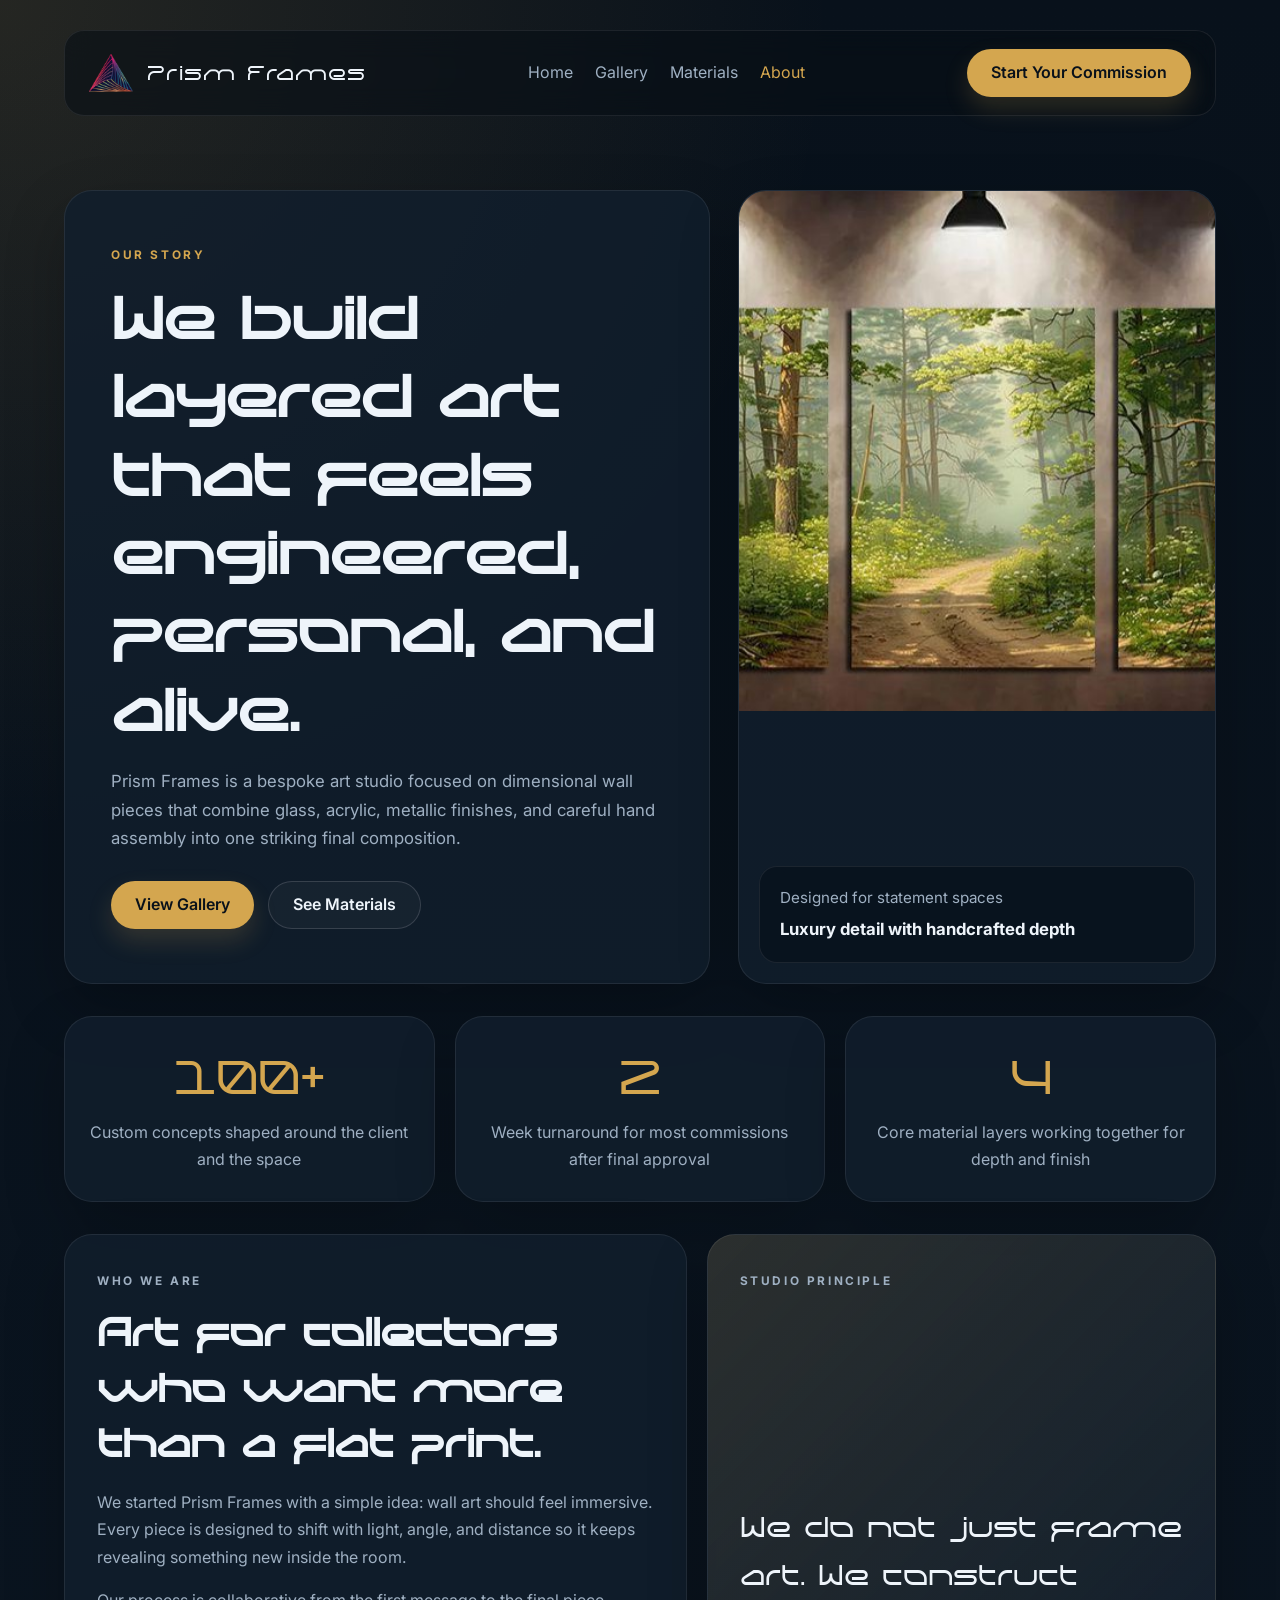
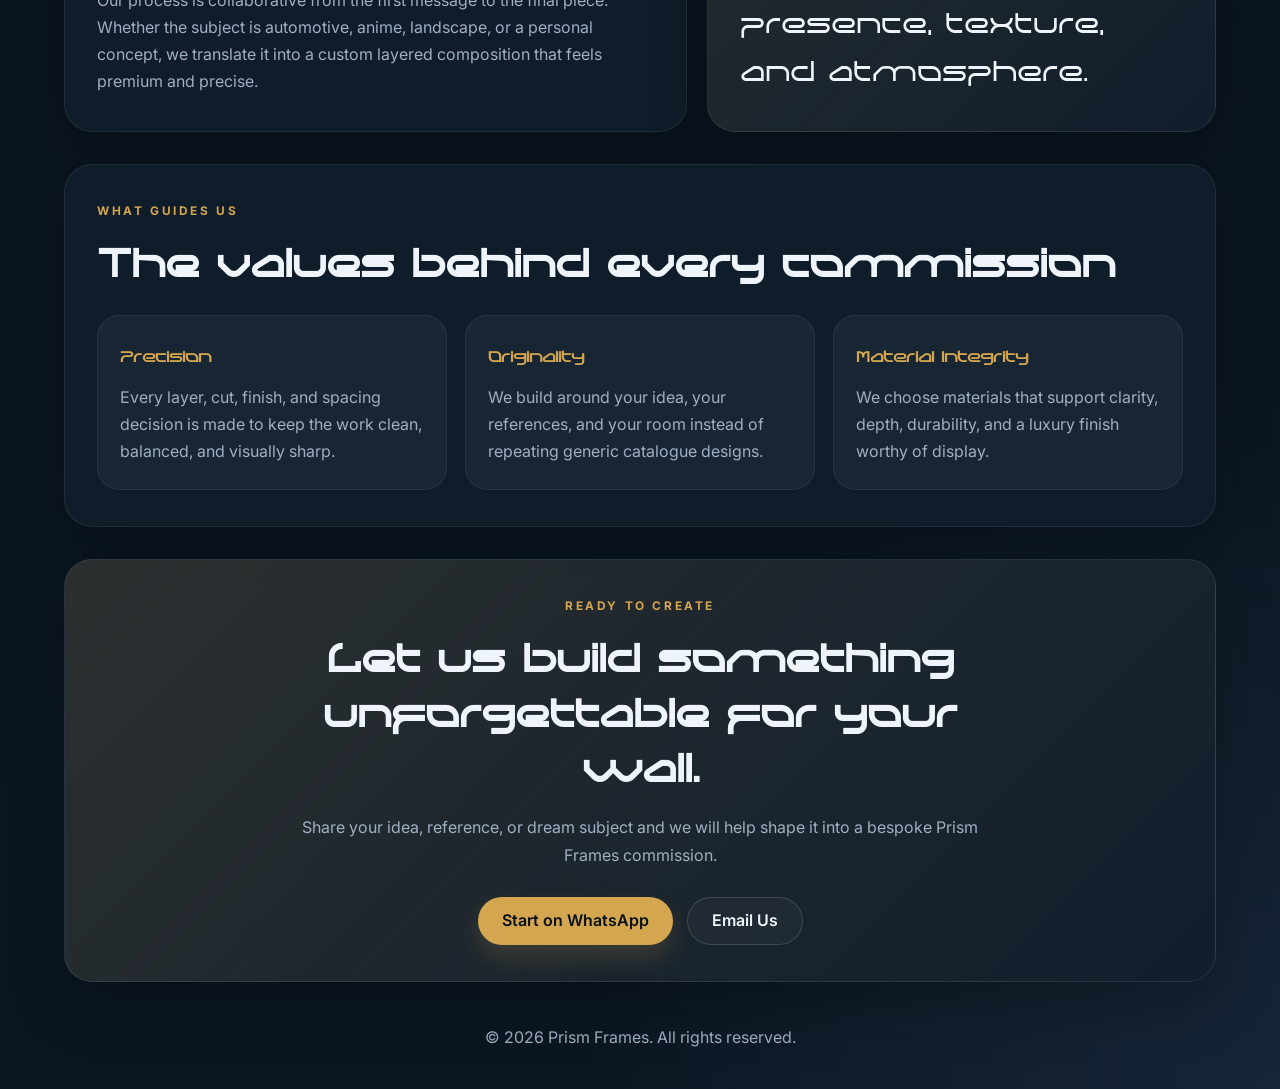
==== aboutus.html @ 35bf1fbe "Add files via upload" ====
<!DOCTYPE html>
<html lang="en">
<head>
  <meta charset="UTF-8">
  <meta name="viewport" content="width=device-width, initial-scale=1.0">
  <title>About Us | Prism Frames</title>
  <link rel="icon" type="image/png" sizes="32x32" href="images/logo.png">
  <link rel="icon" type="image/png" sizes="16x16" href="images/logo.png">
  <link rel="apple-touch-icon" href="images/logo.png">
  <link rel="stylesheet" href="aboutus.css">
</head>
<body>
  <header class="topbar">
    <a href="index.html" class="brand-wrap" aria-label="Prism Frames home">
      <img src="images/logo.png" alt="Prism Frames logo" class="brand-mark">
      <span class="brand-name">Prism Frames</span>
    </a>

    <nav class="site-nav" aria-label="Primary">
      <a href="index.html">Home</a>
      <a href="gallery.html">Gallery</a>
      <a href="materials.html">Materials</a>
      <a href="aboutus.html" aria-current="page">About</a>
    </nav>

    <a href="https://wa.me/9709239892" class="nav-cta">Start Your Commission</a>
  </header>

  <main>
    <section class="hero reveal">
      <div class="hero-copy">
        <p class="eyebrow">Our Story</p>
        <h1>We build layered art that feels engineered, personal, and alive.</h1>
        <p class="lead">
          Prism Frames is a bespoke art studio focused on dimensional wall pieces that
          combine glass, acrylic, metallic finishes, and careful hand assembly into
          one striking final composition.
        </p>
        <div class="hero-actions">
          <a href="gallery.html" class="primary-btn">View Gallery</a>
          <a href="materials.html" class="secondary-btn">See Materials</a>
        </div>
      </div>

      <div class="hero-card">
        <img src="images/hero.jpg" alt="Signature Prism Frames layered artwork">
        <div class="hero-card-panel">
          <p>Designed for statement spaces</p>
          <strong>Luxury detail with handcrafted depth</strong>
        </div>
      </div>
    </section>

    <section class="stats reveal" aria-label="Studio highlights">
      <article class="stat-card">
        <span class="stat-number" data-target="100">0</span>
        <p>Custom concepts shaped around the client and the space</p>
      </article>
      <article class="stat-card">
        <span class="stat-number" data-target="2">0</span>
        <p>Week turnaround for most commissions after final approval</p>
      </article>
      <article class="stat-card">
        <span class="stat-number" data-target="4">0</span>
        <p>Core material layers working together for depth and finish</p>
      </article>
    </section>

    <section class="story-grid reveal">
      <article class="story-panel">
        <p class="section-label">Who We Are</p>
        <h2>Art for collectors who want more than a flat print.</h2>
        <p>
          We started Prism Frames with a simple idea: wall art should feel immersive.
          Every piece is designed to shift with light, angle, and distance so it keeps
          revealing something new inside the room.
        </p>
        <p>
          Our process is collaborative from the first message to the final piece.
          Whether the subject is automotive, anime, landscape, or a personal concept,
          we translate it into a custom layered composition that feels premium and precise.
        </p>
      </article>

      <aside class="quote-panel">
        <p class="section-label">Studio Principle</p>
        <blockquote>
          We do not just frame art. We construct presence, texture, and atmosphere.
        </blockquote>
      </aside>
    </section>

    <section class="values reveal">
      <div class="section-heading">
        <p class="section-label">What Guides Us</p>
        <h2>The values behind every commission</h2>
      </div>

      <div class="value-grid">
        <article class="value-card">
          <h3>Precision</h3>
          <p>
            Every layer, cut, finish, and spacing decision is made to keep the work
            clean, balanced, and visually sharp.
          </p>
        </article>

        <article class="value-card">
          <h3>Originality</h3>
          <p>
            We build around your idea, your references, and your room instead of
            repeating generic catalogue designs.
          </p>
        </article>

        <article class="value-card">
          <h3>Material Integrity</h3>
          <p>
            We choose materials that support clarity, depth, durability, and a luxury
            finish worthy of display.
          </p>
        </article>
      </div>
    </section>

    <section class="cta reveal">
      <p class="section-label">Ready To Create</p>
      <h2>Let us build something unforgettable for your wall.</h2>
      <p>
        Share your idea, reference, or dream subject and we will help shape it into a
        bespoke Prism Frames commission.
      </p>
      <div class="cta-actions">
        <a href="https://wa.me/9709239892?text=Hello%20I%20want%20to%20start%20a%20custom%20commission" class="primary-btn">Start on WhatsApp</a>
        <a href="mailto:prismframes0@gmail.com" class="secondary-btn">Email Us</a>
      </div>
    </section>
  </main>

  <footer class="site-footer">
    <p>&copy; 2026 Prism Frames. All rights reserved.</p>
  </footer>

  <script src="aboutus.js"></script>
</body>
</html>
---- aboutus.css ----
@import url("https://fonts.googleapis.com/css2?family=Inter:wght@300;400;500;600;700;800&display=swap");

@font-face {
  font-family: "neofolia";
  src: url("font/neofolia.ttf") format("truetype");
  font-weight: normal;
  font-style: normal;
}

:root {
  --bg: #08111b;
  --panel: rgba(17, 30, 45, 0.84);
  --panel-soft: rgba(255, 255, 255, 0.04);
  --text: #eef4fa;
  --muted: #9fb0c2;
  --accent: #d4a64f;
  --border: rgba(255, 255, 255, 0.08);
  --shadow: 0 24px 60px rgba(0, 0, 0, 0.24);
}

* {
  box-sizing: border-box;
  margin: 0;
  padding: 0;
}

html {
  scroll-behavior: smooth;
}

body {
  min-height: 100vh;
  padding: 30px 5%;
  font-family: "Inter", sans-serif;
  line-height: 1.7;
  color: var(--text);
  overflow-x: hidden;
  background:
    radial-gradient(circle at top left, rgba(212, 166, 79, 0.14), transparent 28%),
    radial-gradient(circle at bottom right, rgba(62, 95, 129, 0.22), transparent 24%),
    linear-gradient(180deg, #08111b 0%, #0b1622 100%);
}

a {
  color: inherit;
  text-decoration: none;
}

img {
  max-width: 100%;
  display: block;
}

.topbar,
main,
.site-footer {
  width: min(1180px, 100%);
  margin: 0 auto;
}

.topbar {
  display: flex;
  align-items: center;
  justify-content: space-between;
  gap: 24px;
  padding: 18px 24px;
  border: 1px solid var(--border);
  border-radius: 20px;
  background: rgba(7, 14, 22, 0.58);
  backdrop-filter: blur(14px);
}

.brand-wrap {
  display: inline-flex;
  align-items: center;
  gap: 14px;
}

.brand-mark {
  width: 44px;
  height: 44px;
  object-fit: contain;
}

.brand-name,
h1,
h2,
h3 {
  font-family: "neofolia", sans-serif;
}

.brand-name {
  font-size: 1.7rem;
  letter-spacing: 0.04em;
}

.site-nav {
  display: flex;
  flex-wrap: wrap;
  gap: 22px;
}

.site-nav a {
  color: var(--muted);
  transition: color 0.25s ease;
}

.site-nav a:hover,
.site-nav a[aria-current="page"] {
  color: var(--accent);
}

.nav-cta,
.primary-btn,
.secondary-btn {
  display: inline-flex;
  align-items: center;
  justify-content: center;
  min-height: 48px;
  padding: 0 24px;
  border-radius: 999px;
  font-weight: 600;
  transition: transform 0.25s ease, box-shadow 0.25s ease, background 0.25s ease, color 0.25s ease;
}

.nav-cta,
.primary-btn {
  color: #09111a;
  background: var(--accent);
  box-shadow: 0 12px 24px rgba(212, 166, 79, 0.18);
}

.secondary-btn {
  border: 1px solid rgba(255, 255, 255, 0.14);
  background: rgba(255, 255, 255, 0.03);
  color: var(--text);
}

.nav-cta:hover,
.primary-btn:hover,
.secondary-btn:hover {
  transform: translateY(-2px);
}

main {
  padding: 42px 0 24px;
}

.hero,
.stats,
.story-grid,
.values,
.process,
.cta {
  margin-top: 32px;
}

.hero {
  display: grid;
  grid-template-columns: 1.15fr 0.85fr;
  gap: 28px;
  align-items: center;
}

.hero-copy,
.hero-card,
.story-panel,
.quote-panel,
.values,
.process,
.cta,
.stat-card {
  border: 1px solid var(--border);
  background: var(--panel);
  border-radius: 28px;
  box-shadow: var(--shadow);
}

.hero-copy {
  padding: 54px 46px;
}

.eyebrow,
.section-label {
  margin-bottom: 14px;
  color: var(--accent);
  text-transform: uppercase;
  letter-spacing: 0.22em;
  font-size: 0.74rem;
  font-weight: 700;
}

h1 {
  font-size: clamp(2.8rem, 6vw, 5.4rem);
  line-height: 1.02;
  margin-bottom: 18px;
}

.lead {
  max-width: 620px;
  color: var(--muted);
  font-size: 1.05rem;
}

.hero-actions,
.cta-actions {
  display: flex;
  flex-wrap: wrap;
  gap: 14px;
  margin-top: 28px;
}

.hero-card {
  overflow: hidden;
  position: relative;
  min-height: 100%;
}

.hero-card img {
  height: 100%;
  min-height: 520px;
  object-fit: cover;
}

.hero-card-panel {
  position: absolute;
  left: 20px;
  right: 20px;
  bottom: 20px;
  padding: 18px 20px;
  border-radius: 18px;
  background: rgba(8, 17, 27, 0.74);
  border: 1px solid rgba(255, 255, 255, 0.08);
  backdrop-filter: blur(10px);
}

.hero-card-panel p {
  color: var(--muted);
  font-size: 0.95rem;
}

.hero-card-panel strong {
  display: block;
  margin-top: 4px;
  font-size: 1.05rem;
}

.stats {
  display: grid;
  grid-template-columns: repeat(3, 1fr);
  gap: 20px;
}

.stat-card {
  padding: 28px 24px;
  text-align: center;
}

.stat-number {
  display: block;
  margin-bottom: 10px;
  color: var(--accent);
  font-family: "neofolia", sans-serif;
  font-size: clamp(2.6rem, 5vw, 4.2rem);
  line-height: 1;
}

.stat-card p {
  color: var(--muted);
}

.story-grid {
  display: grid;
  grid-template-columns: 1.1fr 0.9fr;
  gap: 20px;
}

.story-panel,
.quote-panel,
.values,
.process,
.cta {
  padding: 36px 32px;
}

h2 {
  font-size: clamp(2rem, 4vw, 3.4rem);
  line-height: 1.08;
  margin-bottom: 18px;
}

.story-panel p,
.quote-panel p,
.process-step p,
.value-card p,
.cta p:last-of-type {
  color: var(--muted);
}

.story-panel p + p {
  margin-top: 16px;
}

.quote-panel {
  display: flex;
  flex-direction: column;
  justify-content: space-between;
  background:
    linear-gradient(135deg, rgba(212, 166, 79, 0.14), rgba(17, 30, 45, 0.9)),
    var(--panel);
}

blockquote {
  font-family: "neofolia", sans-serif;
  font-size: clamp(1.6rem, 3vw, 2.4rem);
  line-height: 1.25;
}

.section-heading {
  margin-bottom: 24px;
}

.value-grid,
.process-list {
  display: grid;
  gap: 18px;
}

.value-grid {
  grid-template-columns: repeat(3, 1fr);
}

.process-list {
  grid-template-columns: repeat(4, 1fr);
}

.value-card,
.process-step {
  padding: 24px 22px;
  border-radius: 22px;
  border: 1px solid rgba(255, 255, 255, 0.07);
  background: var(--panel-soft);
}

.value-card h3,
.process-step h3 {
  margin-bottom: 10px;
  color: var(--accent);
  font-size: 1.25rem;
}

.process-step span {
  display: inline-flex;
  align-items: center;
  justify-content: center;
  width: 44px;
  height: 44px;
  margin-bottom: 16px;
  border-radius: 50%;
  background: rgba(212, 166, 79, 0.12);
  color: var(--accent);
  font-weight: 700;
}

.cta {
  text-align: center;
  background:
    linear-gradient(135deg, rgba(212, 166, 79, 0.14), rgba(17, 30, 45, 0.94)),
    var(--panel);
}

.cta h2 {
  max-width: 760px;
  margin-left: auto;
  margin-right: auto;
}

.cta p:last-of-type {
  max-width: 700px;
  margin: 0 auto;
}

.cta-actions {
  justify-content: center;
}

.site-footer {
  padding: 18px 0 8px;
  color: var(--muted);
  text-align: center;
}

.reveal {
  opacity: 0;
  transform: translateY(26px);
  transition: opacity 0.6s ease, transform 0.6s ease;
}

.reveal.is-visible {
  opacity: 1;
  transform: translateY(0);
}

@media (max-width: 1024px) {
  .hero,
  .story-grid {
    grid-template-columns: 1fr;
  }

  .value-grid {
    grid-template-columns: 1fr;
  }

  .process-list {
    grid-template-columns: repeat(2, 1fr);
  }
}

@media (max-width: 768px) {
  body {
    padding: 18px 4%;
  }

  .topbar {
    flex-direction: column;
    align-items: flex-start;
    padding: 16px;
  }

  .site-nav {
    width: 100%;
    gap: 12px;
    justify-content: flex-start;
  }

  .nav-cta {
    width: 100%;
  }

  .hero-copy,
  .story-panel,
  .quote-panel,
  .values,
  .process,
  .cta,
  .stat-card {
    padding: 26px 20px;
  }

  .hero-card img {
    min-height: 320px;
  }

  .stats,
  .process-list {
    grid-template-columns: 1fr;
  }

  .hero-actions,
  .cta-actions {
    flex-direction: column;
  }

  .primary-btn,
  .secondary-btn {
    width: 100%;
  }
}
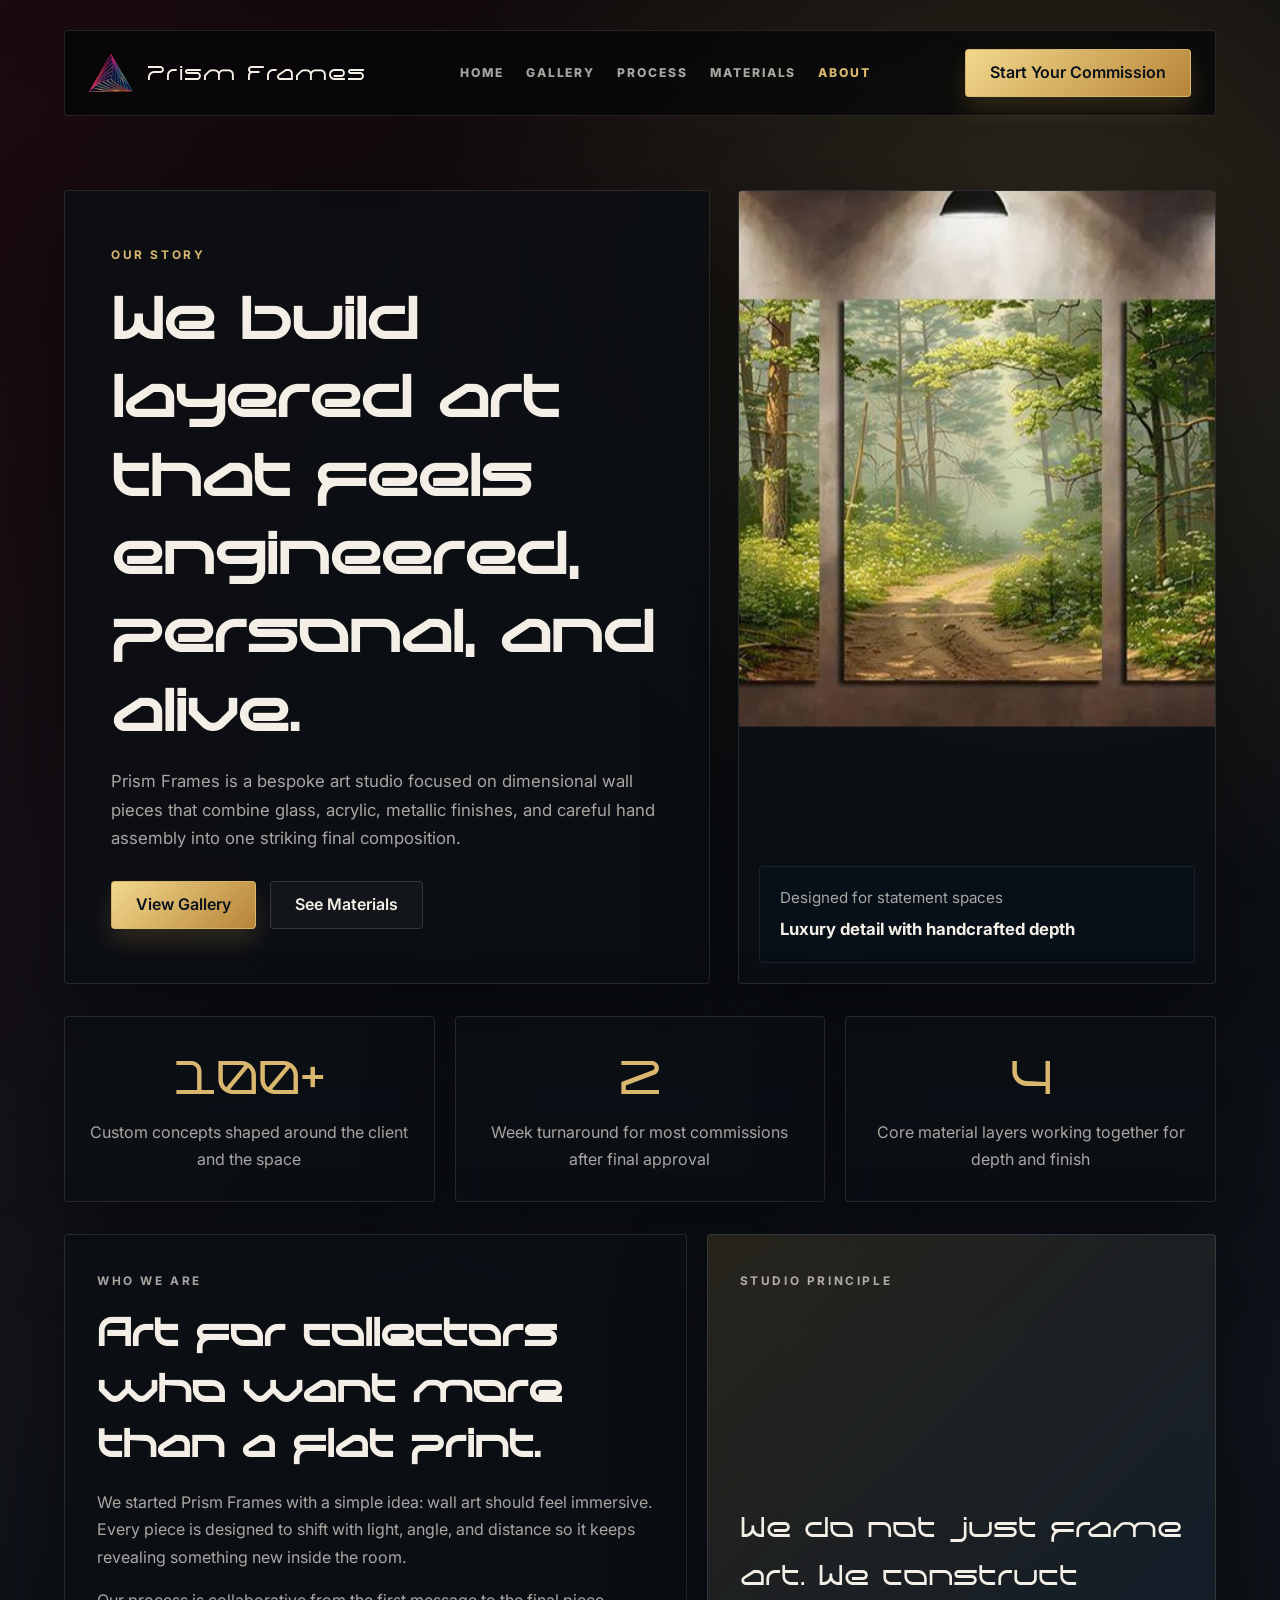
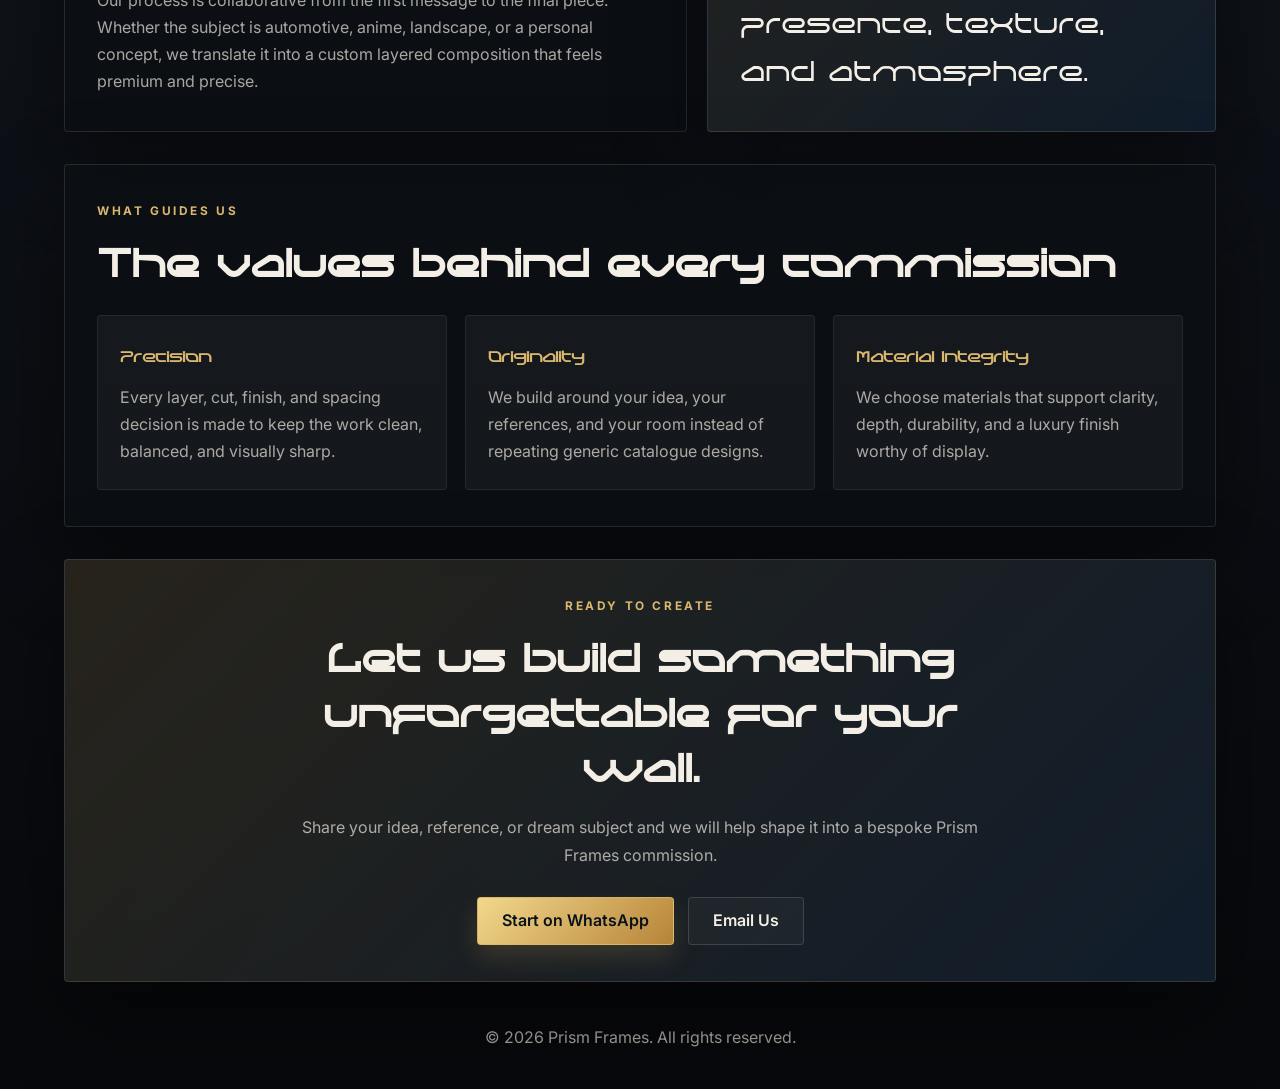
==== commit 9652f2a2: "Add files via upload" ====
--- a/aboutus.html
+++ b/aboutus.html
@@ -19,6 +19,7 @@
     <nav class="site-nav" aria-label="Primary">
       <a href="index.html">Home</a>
       <a href="gallery.html">Gallery</a>
+      <a href="process.html">Process</a>
       <a href="materials.html">Materials</a>
       <a href="aboutus.html" aria-current="page">About</a>
     </nav>
--- a/aboutus.css
+++ b/aboutus.css
@@ -65,7 +65,7 @@
   gap: 24px;
   padding: 18px 24px;
   border: 1px solid var(--border);
-  border-radius: 20px;
+  border-radius: 4px;
   background: rgba(7, 14, 22, 0.58);
   backdrop-filter: blur(14px);
 }
@@ -118,7 +118,7 @@
   justify-content: center;
   min-height: 48px;
   padding: 0 24px;
-  border-radius: 999px;
+  border-radius: 4px;
   font-weight: 600;
   transition: transform 0.25s ease, box-shadow 0.25s ease, background 0.25s ease, color 0.25s ease;
 }
@@ -172,7 +172,7 @@
 .stat-card {
   border: 1px solid var(--border);
   background: var(--panel);
-  border-radius: 28px;
+  border-radius: 4px;
   box-shadow: var(--shadow);
 }
 
@@ -466,3 +466,158 @@
     width: 100%;
   }
 }
+
+/* Luxury showroom refresh */
+:root {
+  --bg: #050608;
+  --panel: rgba(12, 15, 20, 0.82);
+  --panel-soft: rgba(244, 239, 230, 0.045);
+  --text: #f4efe6;
+  --muted: rgba(244, 239, 230, 0.68);
+  --accent: #d9b76f;
+  --border: rgba(244, 239, 230, 0.12);
+  --shadow: 0 32px 90px rgba(0, 0, 0, 0.46);
+}
+
+body {
+  background:
+    linear-gradient(120deg, rgba(139, 31, 45, 0.16), transparent 34%),
+    radial-gradient(circle at 82% 10%, rgba(217, 183, 111, 0.19), transparent 25%),
+    linear-gradient(180deg, #050608 0%, #10141b 52%, #07080b 100%);
+}
+
+.topbar,
+.hero-copy,
+.hero-card,
+.story-panel,
+.quote-panel,
+.values,
+.process,
+.cta,
+.stat-card,
+.value-card,
+.process-step {
+  border-radius: 8px;
+}
+
+.topbar {
+  position: sticky;
+  top: 16px;
+  z-index: 20;
+  background: rgba(5, 6, 8, 0.74);
+}
+
+.site-nav {
+  font-size: 0.76rem;
+  font-weight: 800;
+  letter-spacing: 0.16em;
+  text-transform: uppercase;
+}
+
+.nav-cta,
+.primary-btn {
+  border: 1px solid rgba(217, 183, 111, 0.85);
+  border-radius: 4px;
+  background: linear-gradient(135deg, #f2d88c, #b78438);
+}
+
+.secondary-btn,
+.hero-card-panel {
+  border-radius: 4px;
+}
+
+.nav-cta,
+.primary-btn,
+.secondary-btn {
+  position: relative;
+  overflow: hidden;
+  transition: transform 0.35s cubic-bezier(0.19, 1, 0.22, 1), box-shadow 0.35s ease;
+}
+
+.nav-cta::before,
+.primary-btn::before,
+.secondary-btn::before {
+  content: "";
+  position: absolute;
+  inset: -1px;
+  transform: translateX(-120%) skewX(-18deg);
+  background: linear-gradient(90deg, transparent, rgba(255, 255, 255, 0.42), transparent);
+  transition: transform 0.75s cubic-bezier(0.19, 1, 0.22, 1);
+}
+
+.nav-cta:hover::before,
+.primary-btn:hover::before,
+.secondary-btn:hover::before {
+  transform: translateX(120%) skewX(-18deg);
+}
+
+.hero-card,
+.story-panel,
+.quote-panel,
+.stat-card,
+.value-card {
+  transform-style: preserve-3d;
+  transition: transform 0.65s cubic-bezier(0.19, 1, 0.22, 1), border-color 0.45s ease, box-shadow 0.45s ease;
+}
+
+.hero-card:hover,
+.story-panel:hover,
+.quote-panel:hover,
+.stat-card:hover,
+.value-card:hover {
+  transform: translateY(-8px);
+  border-color: rgba(217, 183, 111, 0.42);
+  box-shadow: 0 34px 90px rgba(0, 0, 0, 0.34);
+}
+
+.hero-card img {
+  transform: scale(1.06);
+  transition: transform 1.35s cubic-bezier(0.19, 1, 0.22, 1), filter 0.7s ease;
+}
+
+.hero-card:hover img {
+  transform: scale(1.12);
+  filter: saturate(1.12) contrast(1.06);
+}
+
+.reveal {
+  transition: opacity 1s ease, transform 1s cubic-bezier(0.19, 1, 0.22, 1);
+}
+
+.reveal h1,
+.reveal h2,
+.reveal h3,
+.reveal p,
+.reveal .eyebrow,
+.reveal .section-label {
+  transition: opacity 0.9s ease, transform 0.9s cubic-bezier(0.19, 1, 0.22, 1);
+}
+
+.reveal:not(.is-visible) h1,
+.reveal:not(.is-visible) h2,
+.reveal:not(.is-visible) h3,
+.reveal:not(.is-visible) p,
+.reveal:not(.is-visible) .eyebrow,
+.reveal:not(.is-visible) .section-label {
+  opacity: 0;
+  transform: translateY(18px);
+}
+
+/* Sharp luxury corner pass */
+.topbar,
+.nav-cta,
+.primary-btn,
+.secondary-btn,
+.hero-copy,
+.hero-card,
+.hero-card-panel,
+.story-panel,
+.quote-panel,
+.values,
+.process,
+.cta,
+.stat-card,
+.value-card,
+.process-step {
+  border-radius: 4px;
+}
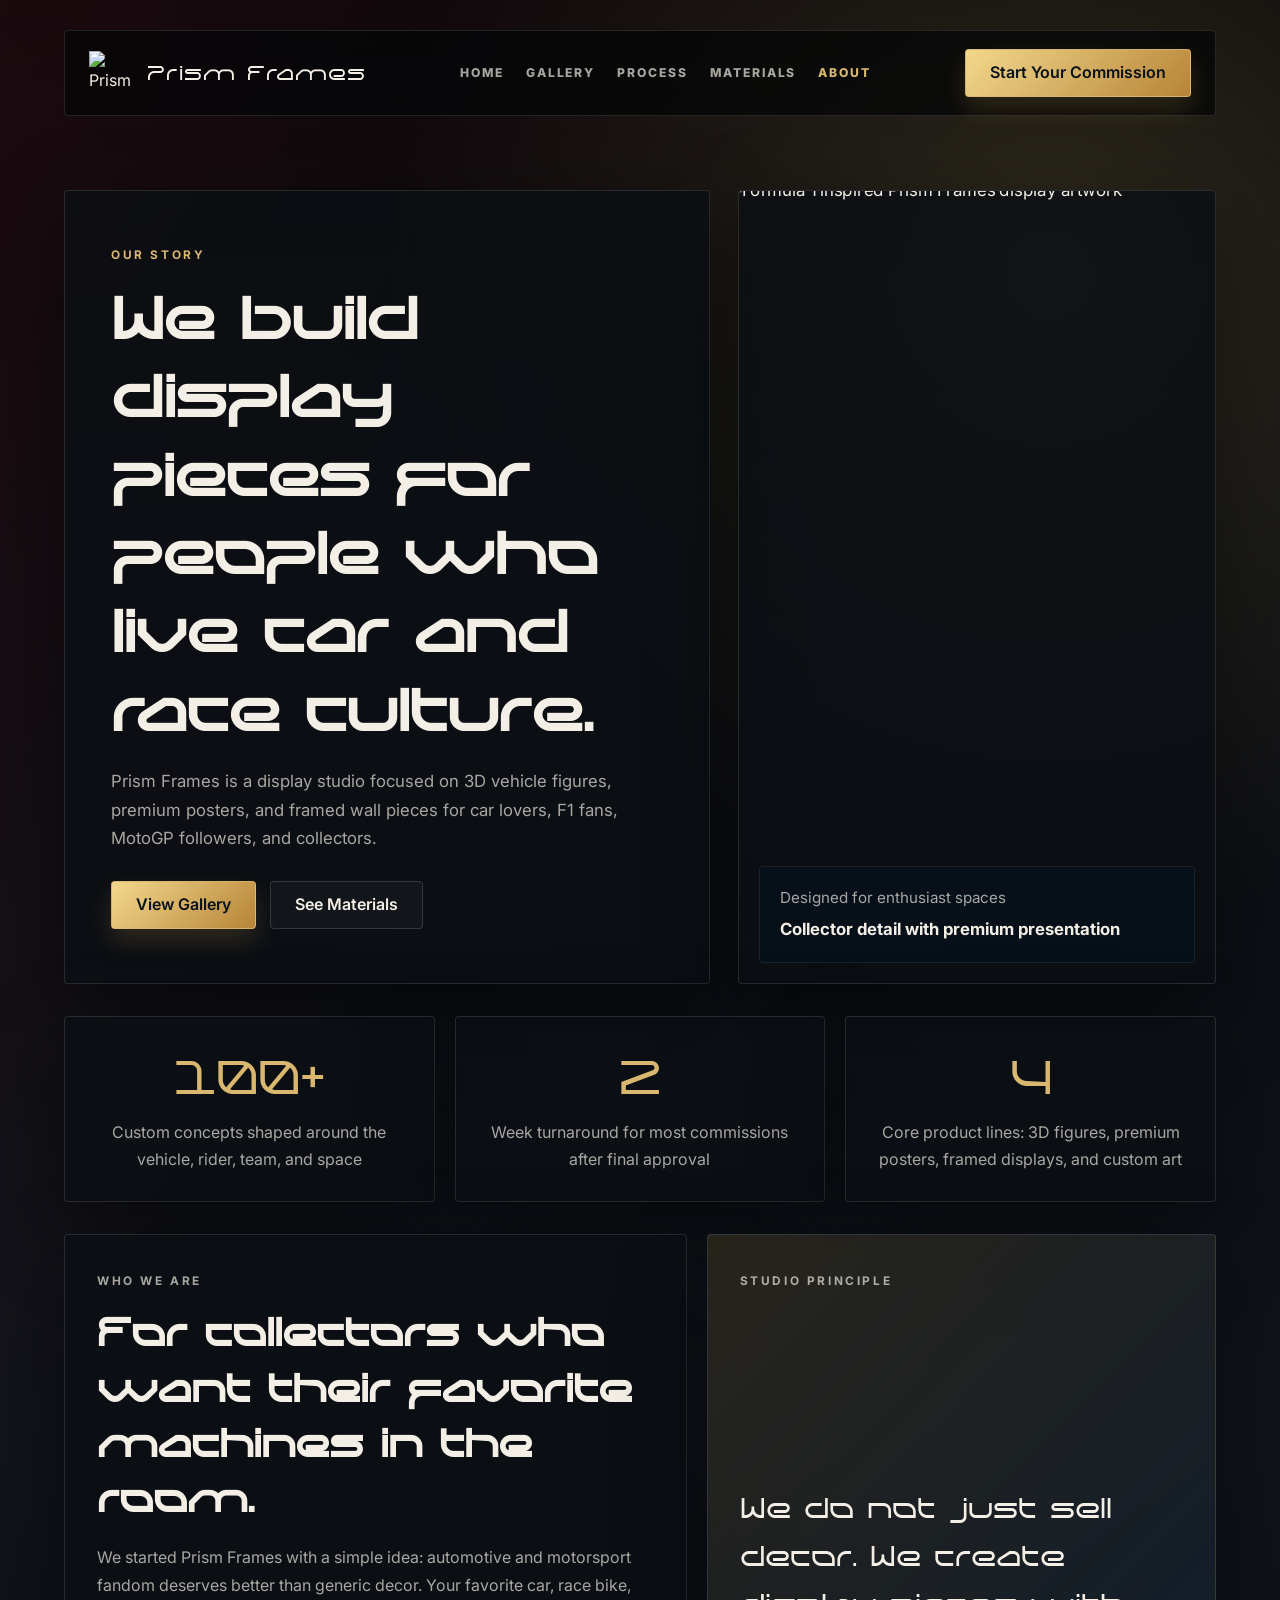
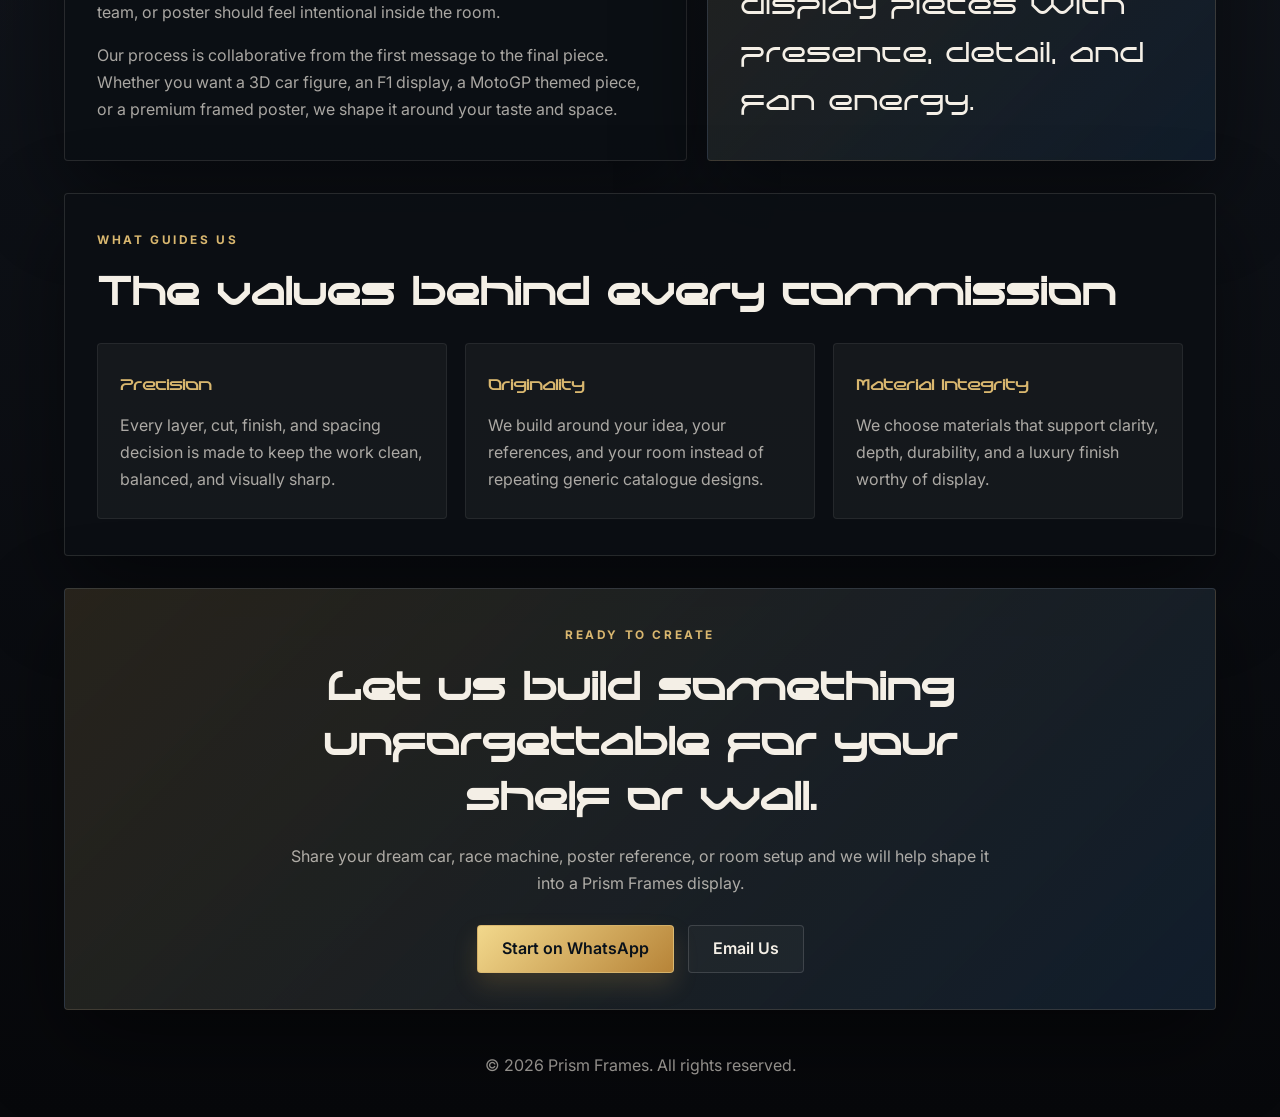
==== commit 7da171ef: "Add files via upload" ====
--- a/aboutus.html
+++ b/aboutus.html
@@ -31,11 +31,11 @@
     <section class="hero reveal">
       <div class="hero-copy">
         <p class="eyebrow">Our Story</p>
-        <h1>We build layered art that feels engineered, personal, and alive.</h1>
+        <h1>We build display pieces for people who live car and race culture.</h1>
         <p class="lead">
-          Prism Frames is a bespoke art studio focused on dimensional wall pieces that
-          combine glass, acrylic, metallic finishes, and careful hand assembly into
-          one striking final composition.
+          Prism Frames is a display studio focused on 3D vehicle figures,
+          premium posters, and framed wall pieces for car lovers, F1 fans,
+          MotoGP followers, and collectors.
         </p>
         <div class="hero-actions">
           <a href="gallery.html" class="primary-btn">View Gallery</a>
@@ -44,10 +44,10 @@
       </div>
 
       <div class="hero-card">
-        <img src="images/hero.jpg" alt="Signature Prism Frames layered artwork">
+        <img src="images/hero.png" alt="Formula 1 inspired Prism Frames display artwork">
         <div class="hero-card-panel">
-          <p>Designed for statement spaces</p>
-          <strong>Luxury detail with handcrafted depth</strong>
+          <p>Designed for enthusiast spaces</p>
+          <strong>Collector detail with premium presentation</strong>
         </div>
       </div>
     </section>
@@ -55,7 +55,7 @@
     <section class="stats reveal" aria-label="Studio highlights">
       <article class="stat-card">
         <span class="stat-number" data-target="100">0</span>
-        <p>Custom concepts shaped around the client and the space</p>
+        <p>Custom concepts shaped around the vehicle, rider, team, and space</p>
       </article>
       <article class="stat-card">
         <span class="stat-number" data-target="2">0</span>
@@ -63,30 +63,30 @@
       </article>
       <article class="stat-card">
         <span class="stat-number" data-target="4">0</span>
-        <p>Core material layers working together for depth and finish</p>
+        <p>Core product lines: 3D figures, premium posters, framed displays, and custom art</p>
       </article>
     </section>
 
     <section class="story-grid reveal">
       <article class="story-panel">
         <p class="section-label">Who We Are</p>
-        <h2>Art for collectors who want more than a flat print.</h2>
+        <h2>For collectors who want their favorite machines in the room.</h2>
         <p>
-          We started Prism Frames with a simple idea: wall art should feel immersive.
-          Every piece is designed to shift with light, angle, and distance so it keeps
-          revealing something new inside the room.
+          We started Prism Frames with a simple idea: automotive and motorsport
+          fandom deserves better than generic decor. Your favorite car, race bike,
+          team, or poster should feel intentional inside the room.
         </p>
         <p>
           Our process is collaborative from the first message to the final piece.
-          Whether the subject is automotive, anime, landscape, or a personal concept,
-          we translate it into a custom layered composition that feels premium and precise.
+          Whether you want a 3D car figure, an F1 display, a MotoGP themed piece,
+          or a premium framed poster, we shape it around your taste and space.
         </p>
       </article>
 
       <aside class="quote-panel">
         <p class="section-label">Studio Principle</p>
         <blockquote>
-          We do not just frame art. We construct presence, texture, and atmosphere.
+          We do not just sell decor. We create display pieces with presence, detail, and fan energy.
         </blockquote>
       </aside>
     </section>
@@ -126,10 +126,10 @@
 
     <section class="cta reveal">
       <p class="section-label">Ready To Create</p>
-      <h2>Let us build something unforgettable for your wall.</h2>
+        <h2>Let us build something unforgettable for your shelf or wall.</h2>
       <p>
-        Share your idea, reference, or dream subject and we will help shape it into a
-        bespoke Prism Frames commission.
+        Share your dream car, race machine, poster reference, or room setup and we
+        will help shape it into a Prism Frames display.
       </p>
       <div class="cta-actions">
         <a href="https://wa.me/9709239892?text=Hello%20I%20want%20to%20start%20a%20custom%20commission" class="primary-btn">Start on WhatsApp</a>
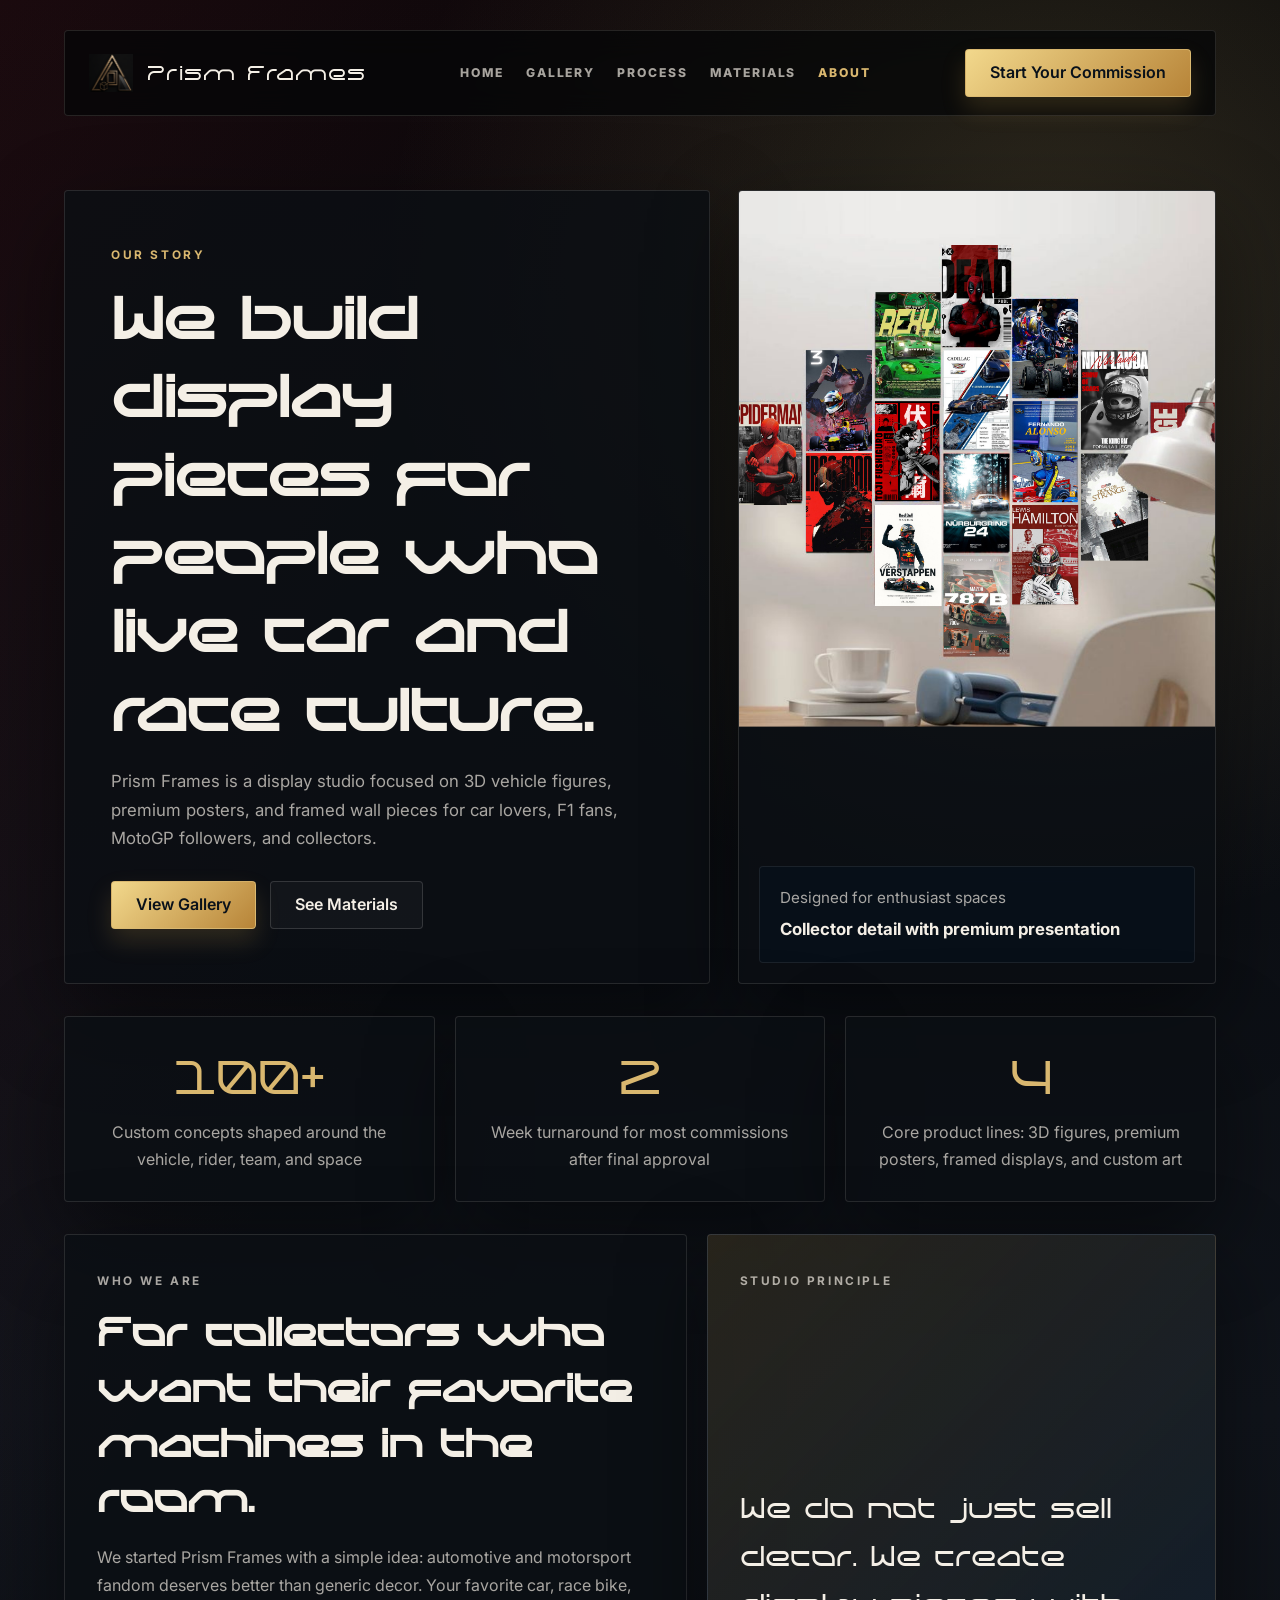
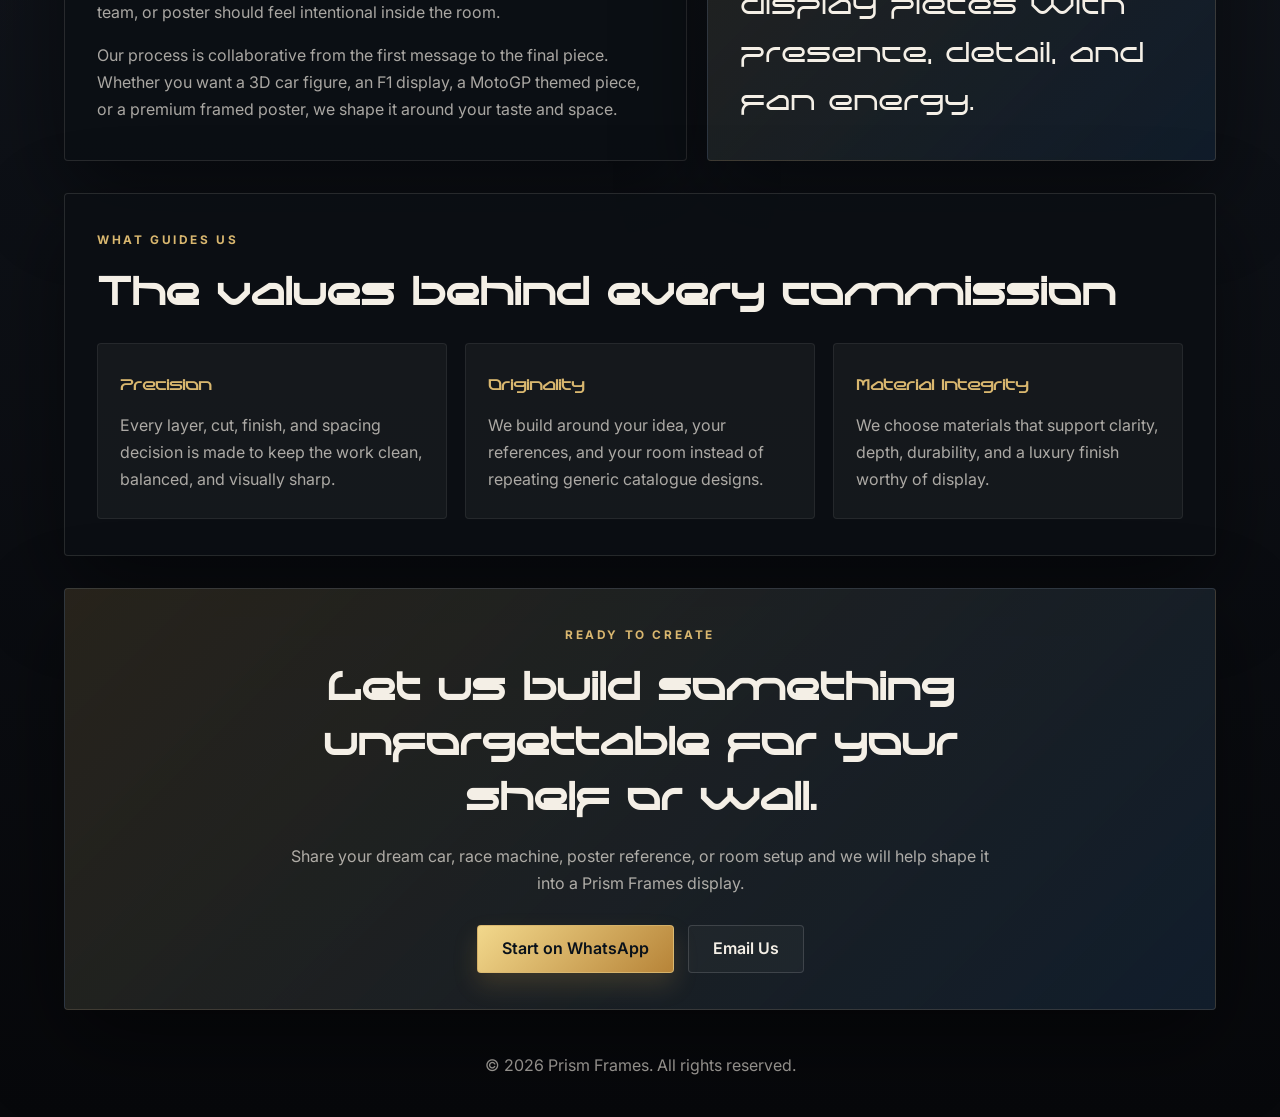
==== commit 9d4c46a8: "Resolve all remaining merge conflicts" ====
--- a/aboutus.html
+++ b/aboutus.html
@@ -4,6 +4,7 @@
   <meta charset="UTF-8">
   <meta name="viewport" content="width=device-width, initial-scale=1.0">
   <title>About Us | Prism Frames</title>
+  <meta name="description" content="The story behind Prism Frames. Discover our dedication to creating the best custom framing solutions for hobbyists and collectors.">
   <link rel="icon" type="image/png" sizes="32x32" href="images/logo.png">
   <link rel="icon" type="image/png" sizes="16x16" href="images/logo.png">
   <link rel="apple-touch-icon" href="images/logo.png">
